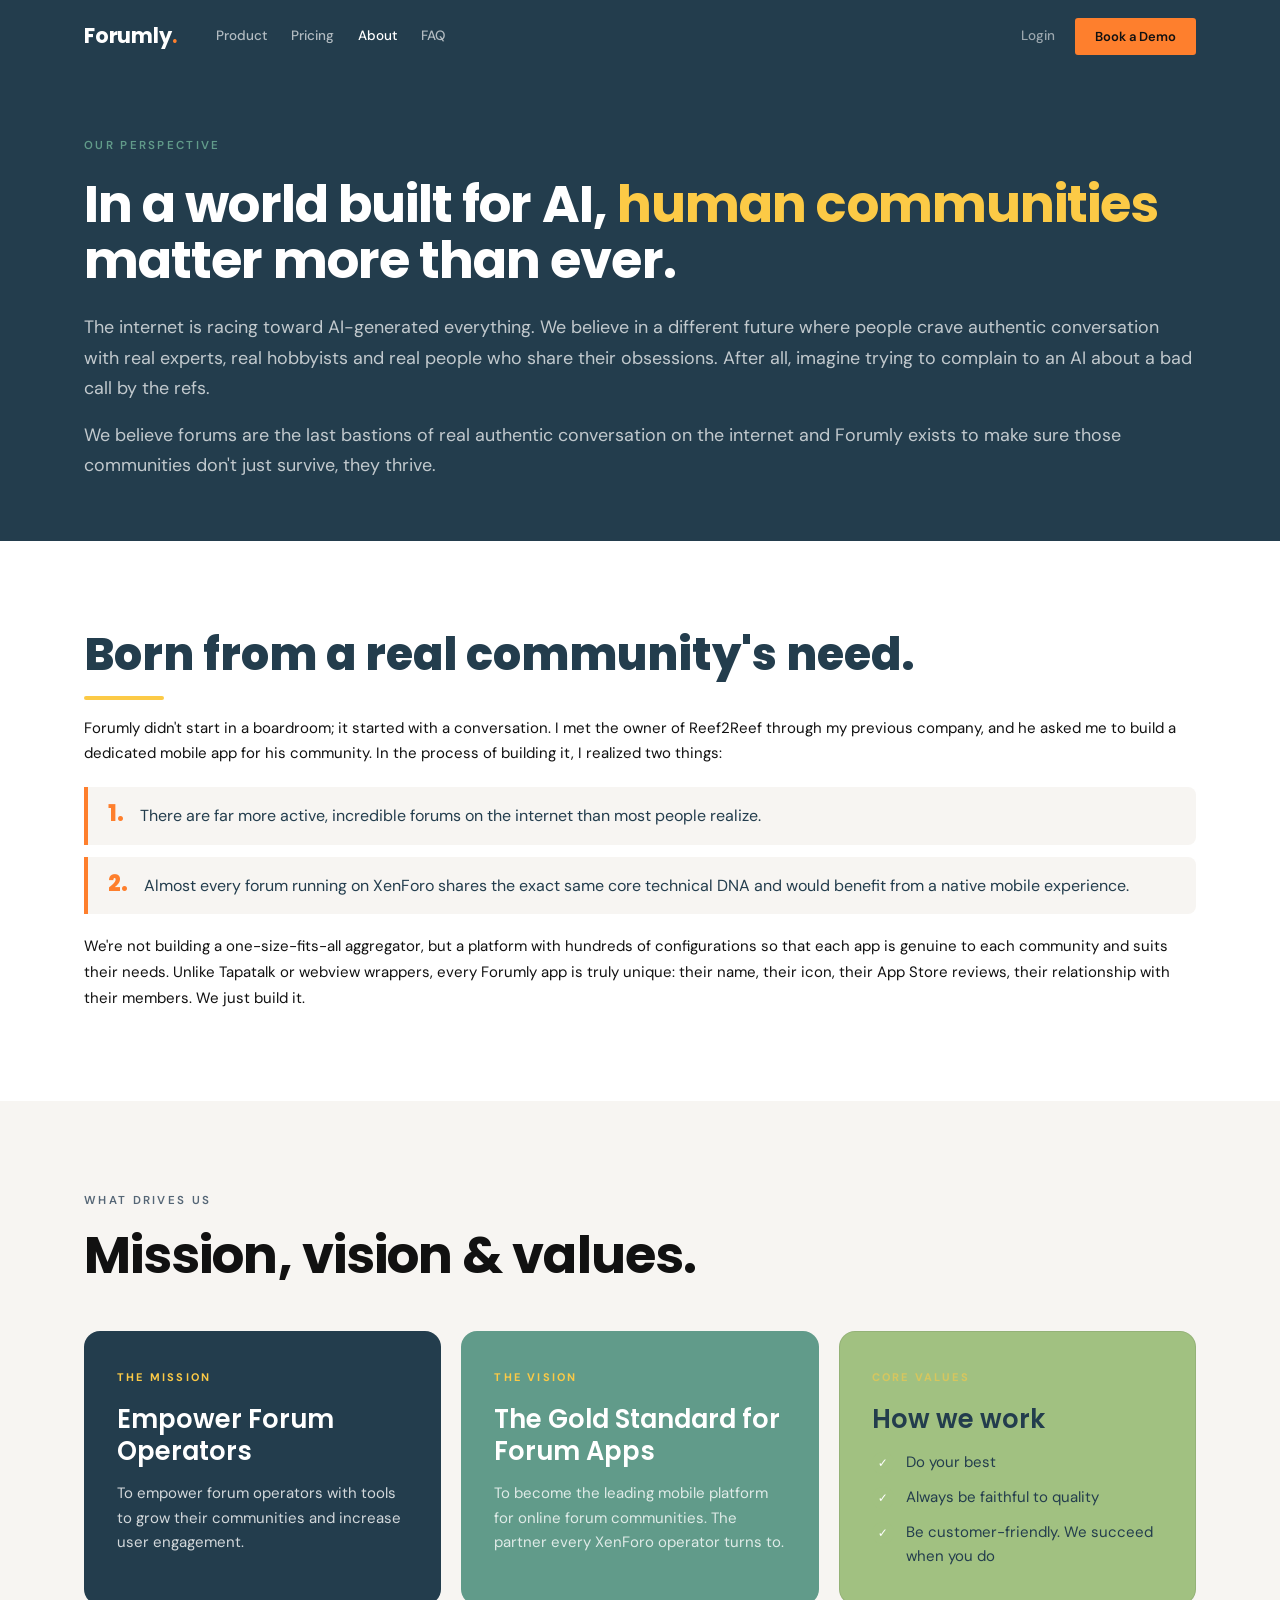
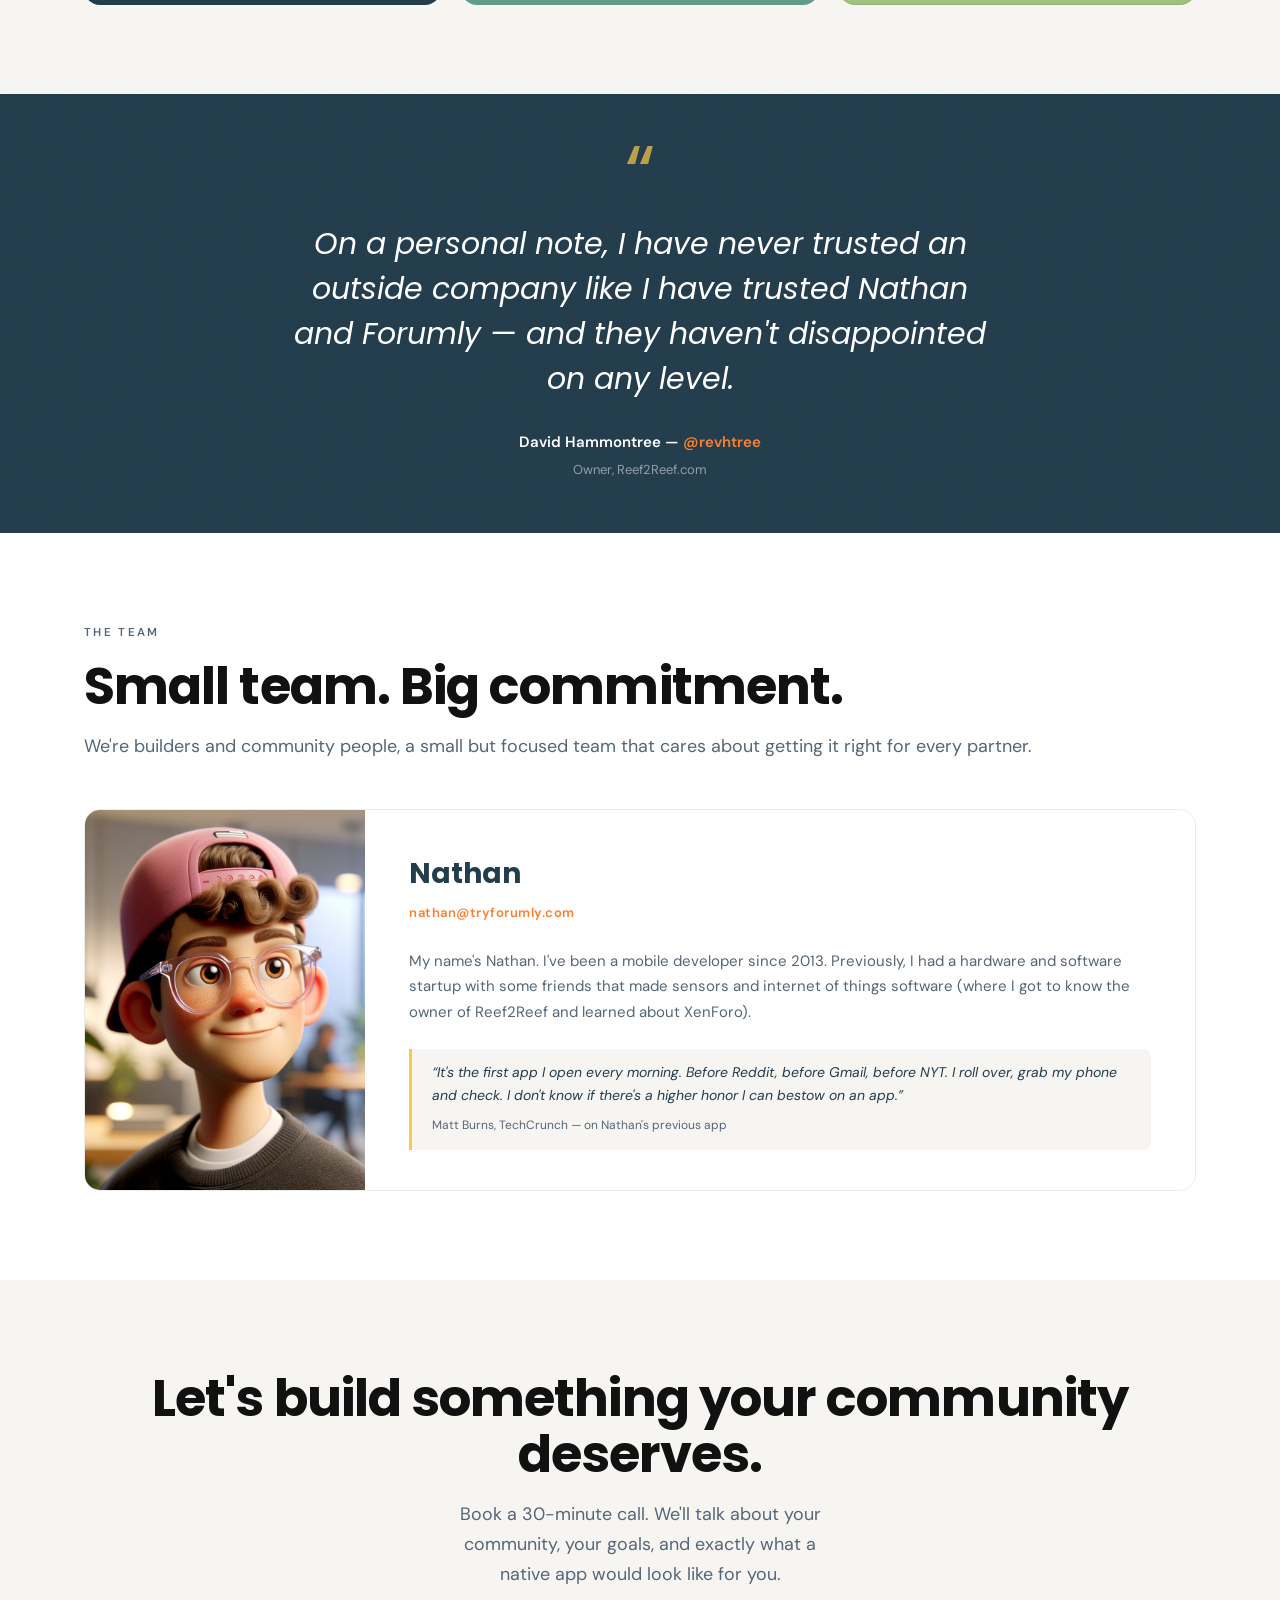
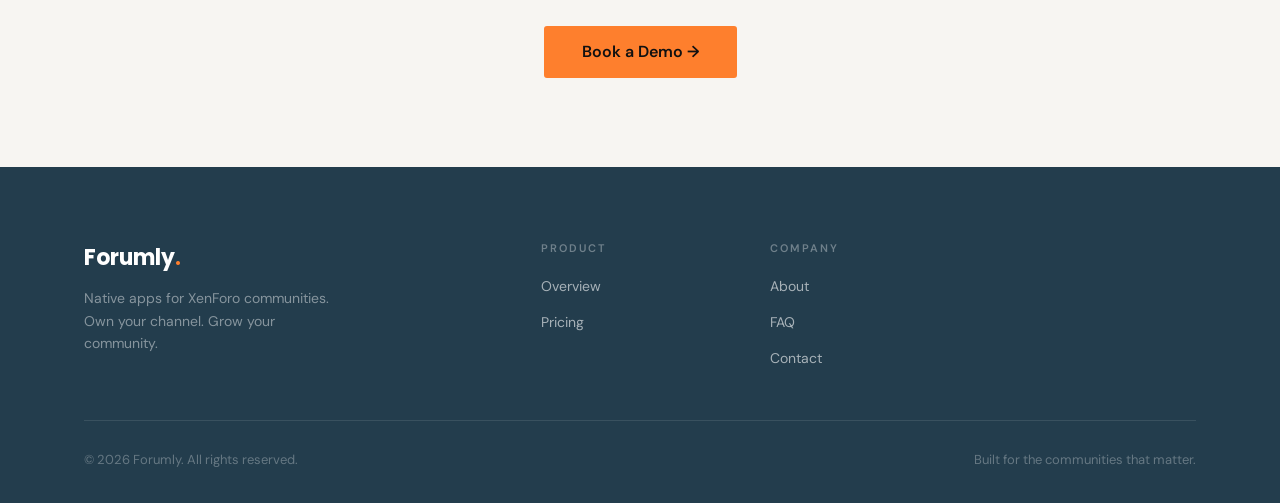
==== about.html @ 90895b88 "seo, hero image" ====
<!DOCTYPE html>
<html lang="en">
<head>
<meta charset="UTF-8">
<meta name="viewport" content="width=device-width, initial-scale=1.0">
<title>About Forumly — XenForo Mobile App Company</title>
<meta name="description" content="Forumly was born from a real community's need. Learn our story, mission, and why we believe human communities matter more than ever in an AI-driven world.">
<link rel="icon" href="data:image/svg+xml,<svg xmlns=%22http://www.w3.org/2000/svg%22 viewBox=%220 0 100 100%22><text y=%22.9em%22 font-size=%2290%22>📱</text></svg>">
<link rel="canonical" href="https://www.tryforumly.com/about.html">
<meta property="og:type" content="website">
<meta property="og:site_name" content="Forumly">
<meta property="og:url" content="https://www.tryforumly.com/about.html">
<meta property="og:title" content="About Forumly — XenForo Mobile App Company">
<meta property="og:description" content="Forumly was born from a real community's need. Learn our story, mission, and why we believe human communities matter more than ever in an AI-driven world.">
<meta property="og:image" content="https://www.tryforumly.com/uploads/og-image.png">
<meta name="twitter:card" content="summary_large_image">
<meta name="twitter:title" content="About Forumly — XenForo Mobile App Company">
<meta name="twitter:description" content="Forumly was born from a real community's need. Learn our story, mission, and why we believe human communities matter more than ever in an AI-driven world.">
<meta name="twitter:image" content="https://www.tryforumly.com/uploads/og-image.png">
<link href="https://assets.calendly.com/assets/external/widget.css" rel="stylesheet">
<link rel="stylesheet" href="css/forumly.css">
<link rel="stylesheet" href="css/about.css">
</head>
<body>

<script src="partials/nav.js"></script>

<!-- ── Hero ── -->
<section class="about-hero" data-screen-label="Hero">
  <div class="wrap">
    <div class="about-hero-inner reveal">
      <span class="eyebrow">Our perspective</span>
      <h1 class="heading-1" style="margin-top:20px;color:var(--white);">In a world built for AI, <span style="color:#fcca46;">human communities</span> matter more than ever.</h1>
      <p class="lead lead--white" style="margin-top:24px;">The internet is racing toward AI-generated everything. We believe in a different future where people crave authentic conversation with real experts, real hobbyists and real people who share their obsessions. After all, imagine trying to complain to an AI about a bad call by the refs.</p>
      <p class="lead lead--white" style="margin-top:16px;">We believe forums are the last bastions of real authentic conversation on the internet and Forumly exists to make sure those communities don't just survive, they thrive.</p>
    </div>
  </div>
</section>

<!-- ── Origin ── -->
<section data-screen-label="Origin">
  <div class="wrap">
    <div class="origin-grid">
      <div class="reveal">
        <p class="origin-label">Born from a real community's need.</p>
        <p style="font-size:14px;color:var(--muted);margin-top:0;line-height:1.6;">
</p>
      </div>
      <div class="origin-body reveal">
        <p>
          Forumly didn't start in a boardroom; it started with a conversation. I met the owner of Reef2Reef through my previous company, and he asked me to build a dedicated mobile app for his community. In the process of building it, I realized two things:
        </p>
        <div style="display:flex;flex-direction:column;gap:12px;margin:20px 0;">
          <div style="display:flex;gap:16px;align-items:flex-start;background:var(--warm);border-left:4px solid var(--orange);border-radius:0 8px 8px 0;padding:16px 20px;">
            <span style="font-family:var(--font-display);font-size:22px;font-weight:800;color:var(--orange);line-height:1;flex-shrink:0;">1.</span>
            <p style="margin:0;font-size:16px;color:var(--dark);line-height:1.6;">There are far more active, incredible forums on the internet than most people realize.</p>
          </div>
          <div style="display:flex;gap:16px;align-items:flex-start;background:var(--warm);border-left:4px solid var(--orange);border-radius:0 8px 8px 0;padding:16px 20px;">
            <span style="font-family:var(--font-display);font-size:22px;font-weight:800;color:var(--orange);line-height:1;flex-shrink:0;">2.</span>
            <p style="margin:0;font-size:16px;color:var(--dark);line-height:1.6;">Almost every forum running on XenForo shares the exact same core technical DNA and would benefit from a native mobile experience.</p>
          </div>
        </div>
        <p>
          We're not building a one-size-fits-all aggregator, but a platform with hundreds of configurations so that each app is genuine to each community and suits their needs. Unlike Tapatalk or webview wrappers, every Forumly app is truly unique: their name, their icon, their App Store reviews, their relationship with their members. We just build it.
        </p>
      </div>
    </div>
  </div>
</section>

<!-- ── Mission / Vision / Values ── -->
<section class="sec sec--warm" data-screen-label="Mission">
  <div class="wrap">
    <div class="reveal">
      <span class="eyebrow eyebrow--dark">What drives us</span>
      <h2 class="heading-1" style="margin-top:16px;">Mission, vision &amp; values.</h2>
    </div>
    <div class="values-grid reveal">
      <div class="value-card value-card--mission">
        <span class="value-tag">The Mission</span>
        <h3 class="heading-3" style="color:var(--white);margin-bottom:14px;">Empower Forum Operators</h3>
        <p class="value-body">To empower forum operators with tools to grow their communities and increase user engagement.</p>
      </div>
      <div class="value-card value-card--vision">
        <span class="value-tag">The Vision</span>
        <h3 class="heading-3" style="color:var(--white);margin-bottom:14px;">The Gold Standard for Forum Apps</h3>
        <p class="value-body">To become the leading mobile platform for online forum communities. The partner every XenForo operator turns to.</p>
      </div>
      <div class="value-card value-card--values">
        <span class="value-tag" style="color:#fcca46;">CORE VALUES</span>
        <h3 class="heading-3" style="margin-bottom:16px;">How we work</h3>
        <ul class="checklist">
          <li>Do your best</li>
          <li>Always be faithful to quality</li>
          <li>Be customer-friendly. We succeed when you do</li>
        </ul>
      </div>
    </div>
  </div>
</section>

<!-- ── Testimonial ── -->
<section class="sec sec--dark" data-screen-label="Testimonial" style="padding: clamp(32px,4vw,56px) 0;">
  <div class="wrap">
    <div class="about-quote reveal">
      <span class="quote-mark" style="font-family:var(--font-display);font-size:80px;color:var(--yellow);opacity:0.7;line-height:0.7;display:block;margin-bottom:20px;">&ldquo;</span>
      <p style="font-family:var(--font-display);font-size:clamp(18px,2.4vw,30px);font-style:italic;color:var(--white);line-height:1.5;margin-bottom:28px;">
        On a personal note, I have never trusted an outside company like I have trusted 
        Nathan and Forumly — and they haven't disappointed on any level.
      </p>
      <div>
        <span style="font-size:15px;font-weight:600;color:var(--white);">David Hammontree &mdash; <span style="color:var(--orange);">@revhtree</span></span><br>
        <span style="font-size:13px;color:rgba(255,255,255,0.5);margin-top:4px;display:block;">Owner, Reef2Reef.com</span>
      </div>
    </div>
  </div>
</section>

<!-- ── Who we are ── -->
<section class="sec" data-screen-label="Team">
  <div class="wrap">
    <div class="reveal">
      <span class="eyebrow eyebrow--dark">The team</span>
      <h2 class="heading-1" style="margin-top:16px;">Small team. Big commitment.</h2>
      <p class="lead" style="margin-top:16px;">We're builders and community people, a small but focused team that cares about getting it right for every partner.</p>
    </div>
    <div class="founder-block reveal">
      <div class="founder-photo">
        <img src="uploads/dall-e nate.png" alt="Nathan" />
      </div>
      <div class="founder-body">
        <div class="founder-name">Nathan</div>
        <div class="founder-role">nathan@tryforumly.com</div>
        <p class="founder-bio">
          My name's Nathan. I've been a mobile developer since 2013. Previously, I had a hardware and software startup with some friends that made sensors and internet of things software (where I got to know the owner of Reef2Reef and learned about XenForo).
        </p>
        <div class="founder-quote">
          <p>&ldquo;It's the first app I open every morning. Before Reddit, before Gmail, before NYT. I roll over, grab my phone and check. I don't know if there's a higher honor I can bestow on an app.&rdquo;</p>
          <cite>Matt Burns, TechCrunch &mdash; on Nathan's previous app</cite>
        </div>
      </div>
    </div>
  </div>
</section>

<!-- ── Footer CTA ── -->
<section class="sec sec--warm" data-screen-label="CTA" style="text-align:center;">
  <div class="wrap">
    <div class="reveal">
      <h2 class="heading-1" style="margin:0 auto 16px;">
        Let's build something your community deserves.
      </h2>
      <p class="lead" style="max-width:400px;margin:0 auto 36px;">
        Book a 30-minute call. We'll talk about your community, your goals, and exactly what a native app would look like for you.
      </p>
      <a href="" onclick="Calendly.initPopupWidget({url:'https://calendly.com/nathan-tryforumly/30min?primary_color=fe7f2d'});return false;" class="btn btn-primary btn-lg">Book a Demo &rarr;</a>
    </div>
  </div>
</section>

<script src="partials/footer.js"></script>

<script src="https://assets.calendly.com/assets/external/widget.js" type="text/javascript" async></script>
<script src="js/nav.js"></script>
</body>
</html>
---- css/forumly.css ----
/* ================================================
   FORUMLY — SHARED STYLESHEET
   Editorial meets product. Dark slate / vivid orange
   ================================================ */

@import url('https://fonts.googleapis.com/css2?family=Poppins:ital,wght@0,500;0,600;0,700;0,800;1,600&family=DM+Sans:opsz,wght@9..40,300;9..40,400;9..40,500;9..40,600;9..40,700&display=swap');

/* ── Tokens ── */
:root {
  --dark:   #233D4D;
  --orange: #FE7F2D;
  --yellow: #FCCA46;
  --sage:   #A1C181;
  --teal:   #619B8A;
  --white:  #FFFFFF;
  --black:  #111111;
  --warm:   #F7F5F2;
  --muted:  #556676;
  --border: rgba(0,0,0,0.08);

  --font-display: 'Poppins', system-ui, sans-serif;
  --font-body:    'DM Sans', system-ui, sans-serif;

  --w: 1240px;
  --pad: clamp(20px, 5vw, 64px);
  --sv: clamp(48px, 7vw, 96px);
  --r-sm: 3px;
  --r-md: 8px;
  --r-lg: 16px;
  --r-xl: 28px;
}

/* ── Reset ── */
*, *::before, *::after { box-sizing: border-box; margin: 0; padding: 0; }
html { scroll-behavior: smooth; }
img, video { display: block; max-width: 100%; }
a { color: inherit; text-decoration: none; }
ul, ol { list-style: none; }
button { cursor: pointer; border: none; background: none; font: inherit; }

/* ── Base ── */
body {
  font-family: var(--font-body);
  font-size: clamp(15px, 1.1vw, 17px);
  line-height: 1.72;
  color: var(--black);
  background: var(--white);
  -webkit-font-smoothing: antialiased;
  padding-top: 72px;
}

/* ── Type utilities ── */
.eyebrow {
  font-size: 11.5px;
  font-weight: 600;
  letter-spacing: 0.2em;
  text-transform: uppercase;
  color: var(--teal);
  display: block;
}
/* Keep yellow eyebrows on dark/navy backgrounds */
.sec--dark .eyebrow { color: var(--yellow); }
.eyebrow--dark { color: var(--muted); }

.display {
  font-family: var(--font-display);
  font-size: clamp(44px, 6vw, 92px);
  font-weight: 800;
  line-height: 1.04;
  letter-spacing: -0.022em;
}

.heading-1 {
  font-family: var(--font-display);
  font-size: clamp(32px, 4vw, 64px);
  font-weight: 700;
  line-height: 1.1;
  letter-spacing: -0.018em;
}

.heading-2 {
  font-family: var(--font-display);
  font-size: clamp(26px, 3vw, 44px);
  font-weight: 700;
  line-height: 1.15;
  letter-spacing: -0.01em;
}

.heading-3 {
  font-family: var(--font-display);
  font-size: clamp(20px, 2vw, 28px);
  font-weight: 600;
  line-height: 1.25;
}

.lead {
  font-size: clamp(16px, 1.4vw, 20px);
  line-height: 1.7;
  color: var(--muted);
}

.lead--white { color: rgba(255,255,255,0.72); }

/* ── Layout ── */
.wrap {
  max-width: var(--w);
  margin: 0 auto;
  padding: 0 var(--pad);
}

section { position: relative; }

.sec { padding: var(--sv) 0; }
.sec--sm { padding: clamp(48px, 6vw, 80px) 0; }

.sec--dark {
  background: var(--dark);
  color: var(--white);
}
.sec--warm { background: var(--warm); }
.sec--teal { background: var(--teal); color: var(--white); }

/* subtle noise on dark sections */
.sec--dark::before {
  content: '';
  position: absolute;
  inset: 0;
  background-image: url("data:image/svg+xml,%3Csvg viewBox='0 0 200 200' xmlns='http://www.w3.org/2000/svg'%3E%3Cfilter id='n'%3E%3CfeTurbulence type='fractalNoise' baseFrequency='0.75' numOctaves='4' stitchTiles='stitch'/%3E%3C/filter%3E%3Crect width='100%25' height='100%25' filter='url(%23n)' opacity='1'/%3E%3C/svg%3E");
  opacity: 0.025;
  pointer-events: none;
  mix-blend-mode: overlay;
}

/* ── Buttons ── */
.btn {
  display: inline-flex;
  align-items: center;
  gap: 8px;
  padding: 13px 26px;
  border-radius: var(--r-sm);
  font-family: var(--font-body);
  font-size: 15px;
  font-weight: 600;
  line-height: 1;
  transition: all 0.18s ease;
  white-space: nowrap;
  cursor: pointer;
}

.btn-primary {
  background: var(--orange);
  color: var(--black);
  border: 2px solid var(--orange);
}
.btn-primary:hover { background: #e96e22; border-color: #e96e22; transform: translateY(-1px); }

.btn-outline {
  background: transparent;
  color: var(--white);
  border: 2px solid rgba(255,255,255,0.38);
}
.btn-outline:hover { border-color: var(--white); background: rgba(255,255,255,0.06); }

.btn-outline--dark {
  background: transparent;
  color: var(--dark);
  border: 2px solid rgba(35,61,77,0.3);
}
.btn-outline--dark:hover { border-color: var(--dark); background: rgba(35,61,77,0.04); }

.btn-lg { padding: 16px 36px; font-size: 16px; }
.btn-sm { padding: 10px 18px; font-size: 13px; }
.btn-full { width: 100%; justify-content: center; }

/* ── Navigation ── */
.site-nav {
  position: fixed;
  top: 0; left: 0; right: 0;
  z-index: 200;
  height: 72px;
  background: var(--dark);
  display: flex;
  align-items: center;
  transition: box-shadow 0.3s;
}
.site-nav.scrolled { box-shadow: 0 2px 32px rgba(0,0,0,0.28); }

.nav-inner {
  display: flex;
  align-items: center;
  gap: 0;
  width: 100%;
  max-width: var(--w);
  margin: 0 auto;
  padding: 0 var(--pad);
}

.nav-logo {
  font-family: var(--font-display);
  font-size: 21px;
  font-weight: 700;
  color: var(--white);
  letter-spacing: -0.01em;
  margin-right: 40px;
  white-space: nowrap;
  flex-shrink: 0;
}
.nav-logo em { color: var(--orange); font-style: normal; }

.nav-links {
  display: flex;
  align-items: center;
  gap: 24px;
  flex: 1;
}
.nav-links a {
  font-size: 13.5px;
  font-weight: 500;
  color: rgba(255,255,255,0.65);
  transition: color 0.18s;
  white-space: nowrap;
}
.nav-links a:hover, .nav-links a.active { color: var(--white); }

.nav-right {
  display: flex;
  align-items: center;
  gap: 20px;
  margin-left: auto;
  flex-shrink: 0;
}
.nav-login {
  font-size: 13.5px;
  font-weight: 500;
  color: rgba(255,255,255,0.55);
  transition: color 0.18s;
}
.nav-login:hover { color: var(--white); }

.hamburger {
  display: none;
  flex-direction: column;
  justify-content: center;
  gap: 5px;
  width: 40px;
  height: 40px;
  margin-left: auto;
  flex-shrink: 0;
}
.hamburger span {
  display: block;
  width: 22px;
  height: 2px;
  background: var(--white);
  border-radius: 2px;
  transition: all 0.25s;
}
.hamburger.open span:nth-child(1) { transform: translateY(7px) rotate(45deg); }
.hamburger.open span:nth-child(2) { opacity: 0; transform: scaleX(0); }
.hamburger.open span:nth-child(3) { transform: translateY(-7px) rotate(-45deg); }

/* ── Phone Frame ── */
.phone {
  width: 240px;
  aspect-ratio: 9 / 19.5;
  border-radius: 40px;
  background: #0f0f0f;
  box-shadow:
    0 0 0 1.5px rgba(255,255,255,0.08),
    0 0 0 3px rgba(0,0,0,0.6),
    0 8px 24px rgba(0,0,0,0.12);
  overflow: hidden;
  flex-shrink: 0;
}
.phone img {
  width: 100%;
  height: 100%;
  object-fit: cover;
  object-position: top;
}
.phone--lg { width: 300px; }
.phone--sm { width: 190px; }

/* ── Stats ── */
.stat-num {
  font-family: var(--font-display);
  font-size: clamp(42px, 5.5vw, 76px);
  font-weight: 800;
  color: var(--yellow);
  line-height: 1;
  display: block;
}
.stat-label {
  font-size: 13px;
  font-weight: 500;
  color: rgba(255,255,255,0.6);
  text-transform: uppercase;
  letter-spacing: 0.1em;
  display: block;
  margin-top: 6px;
}

/* ── Benefit / Feature Cards ── */
.benefit-num {
  font-family: var(--font-display);
  font-size: 56px;
  font-weight: 800;
  color: var(--yellow);
  line-height: 1;
  margin-bottom: 16px;
  opacity: 0.85;
}

/* ── Divider ── */
.rule {
  height: 1px;
  background: var(--border);
}
.rule--white { background: rgba(255,255,255,0.1); }

/* ── Checklist ── */
.checklist { display: flex; flex-direction: column; gap: 12px; }
.checklist li {
  display: flex;
  align-items: flex-start;
  gap: 12px;
  font-size: 15px;
  line-height: 1.55;
}
.checklist li::before {
  content: '✓';
  flex-shrink: 0;
  width: 22px;
  height: 22px;
  border-radius: 50%;
  background: var(--sage);
  color: var(--white);
  font-size: 12px;
  font-weight: 700;
  display: flex;
  align-items: center;
  justify-content: center;
  margin-top: 1px;
}

/* ── Partner logos strip ── */
.partner-strip {
  padding: 28px 0;
  border-top: 1px solid var(--border);
}
.partner-inner {
  display: flex;
  align-items: center;
  gap: 40px;
  flex-wrap: wrap;
}
.partner-lede {
  font-size: 11px;
  font-weight: 600;
  letter-spacing: 0.18em;
  text-transform: uppercase;
  color: var(--muted);
  opacity: 0.6;
  white-space: nowrap;
}
.partner-name {
  font-family: var(--font-display);
  font-size: 17px;
  font-weight: 700;
  color: var(--muted);
  opacity: 0.45;
  white-space: nowrap;
  transition: color 0.2s, opacity 0.2s;
  text-decoration: none;
}
.partner-name:hover { color: var(--brand-color, var(--orange)); opacity: 1; }

/* ── Footer ── */
.site-footer {
  background: var(--dark);
  color: var(--white);
  padding: 72px 0 32px;
}

.footer-top {
  display: grid;
  grid-template-columns: 1.2fr 2fr;
  gap: 64px;
  padding-bottom: 48px;
  border-bottom: 1px solid rgba(255,255,255,0.1);
  margin-bottom: 28px;
}

.footer-brand {}
.footer-logo {
  font-family: var(--font-display);
  font-size: 22px;
  font-weight: 700;
  color: var(--white);
  margin-bottom: 10px;
}
.footer-logo em { color: var(--orange); font-style: normal; }
.footer-tag {
  font-size: 14px;
  color: rgba(255,255,255,0.45);
  line-height: 1.6;
  max-width: 260px;
}

.footer-nav {
  display: grid;
  grid-template-columns: repeat(3, 1fr);
  gap: 32px;
}
.footer-col h5 {
  font-size: 11px;
  font-weight: 600;
  letter-spacing: 0.18em;
  text-transform: uppercase;
  color: rgba(255,255,255,0.35);
  margin-bottom: 16px;
}
.footer-col ul { display: flex; flex-direction: column; gap: 10px; }
.footer-col a {
  font-size: 14px;
  color: rgba(255,255,255,0.6);
  transition: color 0.18s;
}
.footer-col a:hover { color: var(--white); }

.footer-bottom {
  display: flex;
  justify-content: space-between;
  align-items: center;
  font-size: 13px;
  color: rgba(255,255,255,0.3);
}

/* ── Scroll animation ── */
.reveal {
  opacity: 0;
  transform: translateY(28px);
  transition: opacity 0.65s ease, transform 0.65s ease;
}
.reveal.in { opacity: 1; transform: none; }

/* ── Responsive ── */
@media (max-width: 900px) {
  .nav-links { display: none; }
  .nav-right { display: none; }
  .hamburger { display: flex; }

  .nav-links.open {
    display: flex;
    flex-direction: column;
    position: fixed;
    top: 72px; left: 0; right: 0;
    background: var(--dark);
    padding: 28px var(--pad) 36px;
    gap: 22px;
    border-top: 1px solid rgba(255,255,255,0.08);
    box-shadow: 0 16px 40px rgba(0,0,0,0.3);
  }
  .nav-links.open a { font-size: 17px; color: rgba(255,255,255,0.85); }
  .nav-links.open a:hover { color: var(--white); }

  .footer-top { grid-template-columns: 1fr; gap: 40px; }
  .footer-nav { grid-template-columns: repeat(2, 1fr); }
  .footer-bottom { flex-direction: column; gap: 6px; text-align: center; }

  .phone { width: 190px; }
  .phone--lg { width: 230px; }
  .phone--sm { width: 150px; }
}

@media (max-width: 480px) {
  .phone { width: 160px; }
  .phone--lg { width: 190px; }

  .footer-nav { grid-template-columns: 1fr 1fr; }

  .btn { padding: 14px 20px; }
  .btn-lg { padding: 15px 24px; font-size: 15px; }
}
---- css/about.css ----
/* ── Hero ── */
.about-hero {
  background: var(--dark);
  padding: clamp(32px, 5vw, 64px) 0 clamp(40px, 5vw, 60px);
  position: relative;
  overflow: hidden;
}
.about-hero::after { display: none; }
.about-hero-inner { max-width: 100%; }
.about-hero-inner .heading-1 { max-width: 100%; width: 100%; }

/* ── Origin ── */
.origin-grid {
  display: grid;
  grid-template-columns: 1fr;
  gap: 16px;
  align-items: start;
  padding: var(--sv) 0;
}
.origin-label {
  font-family: var(--font-display);
  font-size: clamp(28px, 3.5vw, 48px);
  font-weight: 800;
  line-height: 1.1;
  color: var(--dark);
  position: relative;
  padding-bottom: 20px;
}
.origin-label::after {
  content: '';
  position: absolute;
  bottom: 0; left: 0;
  width: 80px; height: 4px;
  background: var(--yellow);
  border-radius: 2px;
}
.origin-body { max-width: 100%; }
.origin-body p:last-child { margin-bottom: 0; }

/* ── Values ── */
.values-grid {
  display: grid;
  grid-template-columns: repeat(3, 1fr);
  gap: 20px;
  margin-top: 48px;
}
.value-card {
  border-radius: var(--r-lg);
  padding: 36px 32px;
  border: 1px solid var(--border);
}
.value-card--mission { background: var(--dark); color: var(--white); border-color: transparent; }
.value-card--vision { background: var(--teal); color: var(--white); border-color: transparent; }
.value-card--values { background: #a1c181; color: var(--dark); }
.value-tag {
  font-size: 11px;
  font-weight: 700;
  letter-spacing: 0.2em;
  text-transform: uppercase;
  margin-bottom: 16px;
  display: block;
  opacity: 0.6;
}
.value-card--mission .value-tag,
.value-card--vision .value-tag { color: var(--yellow); opacity: 1; }
.value-body { font-size: 15px; line-height: 1.65; }
.value-card--mission .value-body,
.value-card--vision .value-body { color: rgba(255,255,255,0.8); }

/* ── Testimonial callout ── */
.about-quote {
  padding: 0;
  text-align: center;
  max-width: 700px;
  margin: 0 auto;
}

/* ── Founder block — Split Editorial ── */
.founder-block {
  margin-top: 48px;
  border: 1px solid var(--border);
  border-radius: var(--r-lg);
  overflow: hidden;
  display: grid;
  grid-template-columns: 280px 1fr;
  gap: 0;
}
.founder-photo {
  background: var(--sage);
  min-height: 360px;
  overflow: hidden;
}
.founder-photo img {
  width: 100%; height: 100%; object-fit: cover; display: block;
}
.founder-body {
  padding: 40px 44px;
  display: flex;
  flex-direction: column;
  justify-content: center;
}
.founder-name {
  font-family: var(--font-display);
  font-size: 28px; font-weight: 700; color: var(--dark);
  margin-bottom: 4px;
}
.founder-role {
  font-size: 13px; font-weight: 600; color: var(--orange);
  letter-spacing: 0.04em; margin-bottom: 24px;
}
.founder-bio {
  font-size: 15px; color: var(--muted); line-height: 1.7; margin-bottom: 24px;
}
.founder-quote {
  border-left: 3px solid var(--yellow);
  padding: 12px 20px;
  background: var(--warm);
  border-radius: 0 8px 8px 0;
}
.founder-quote p {
  font-size: 14px; font-style: italic; color: var(--dark); line-height: 1.6; margin-bottom: 6px;
}
.founder-quote cite {
  font-size: 12px; color: var(--muted); font-style: normal;
}

@media (max-width: 800px) {
  .origin-grid { grid-template-columns: 1fr; gap: 40px; }
  .values-grid { grid-template-columns: 1fr; }
  .founder-block { grid-template-columns: 1fr; }
}
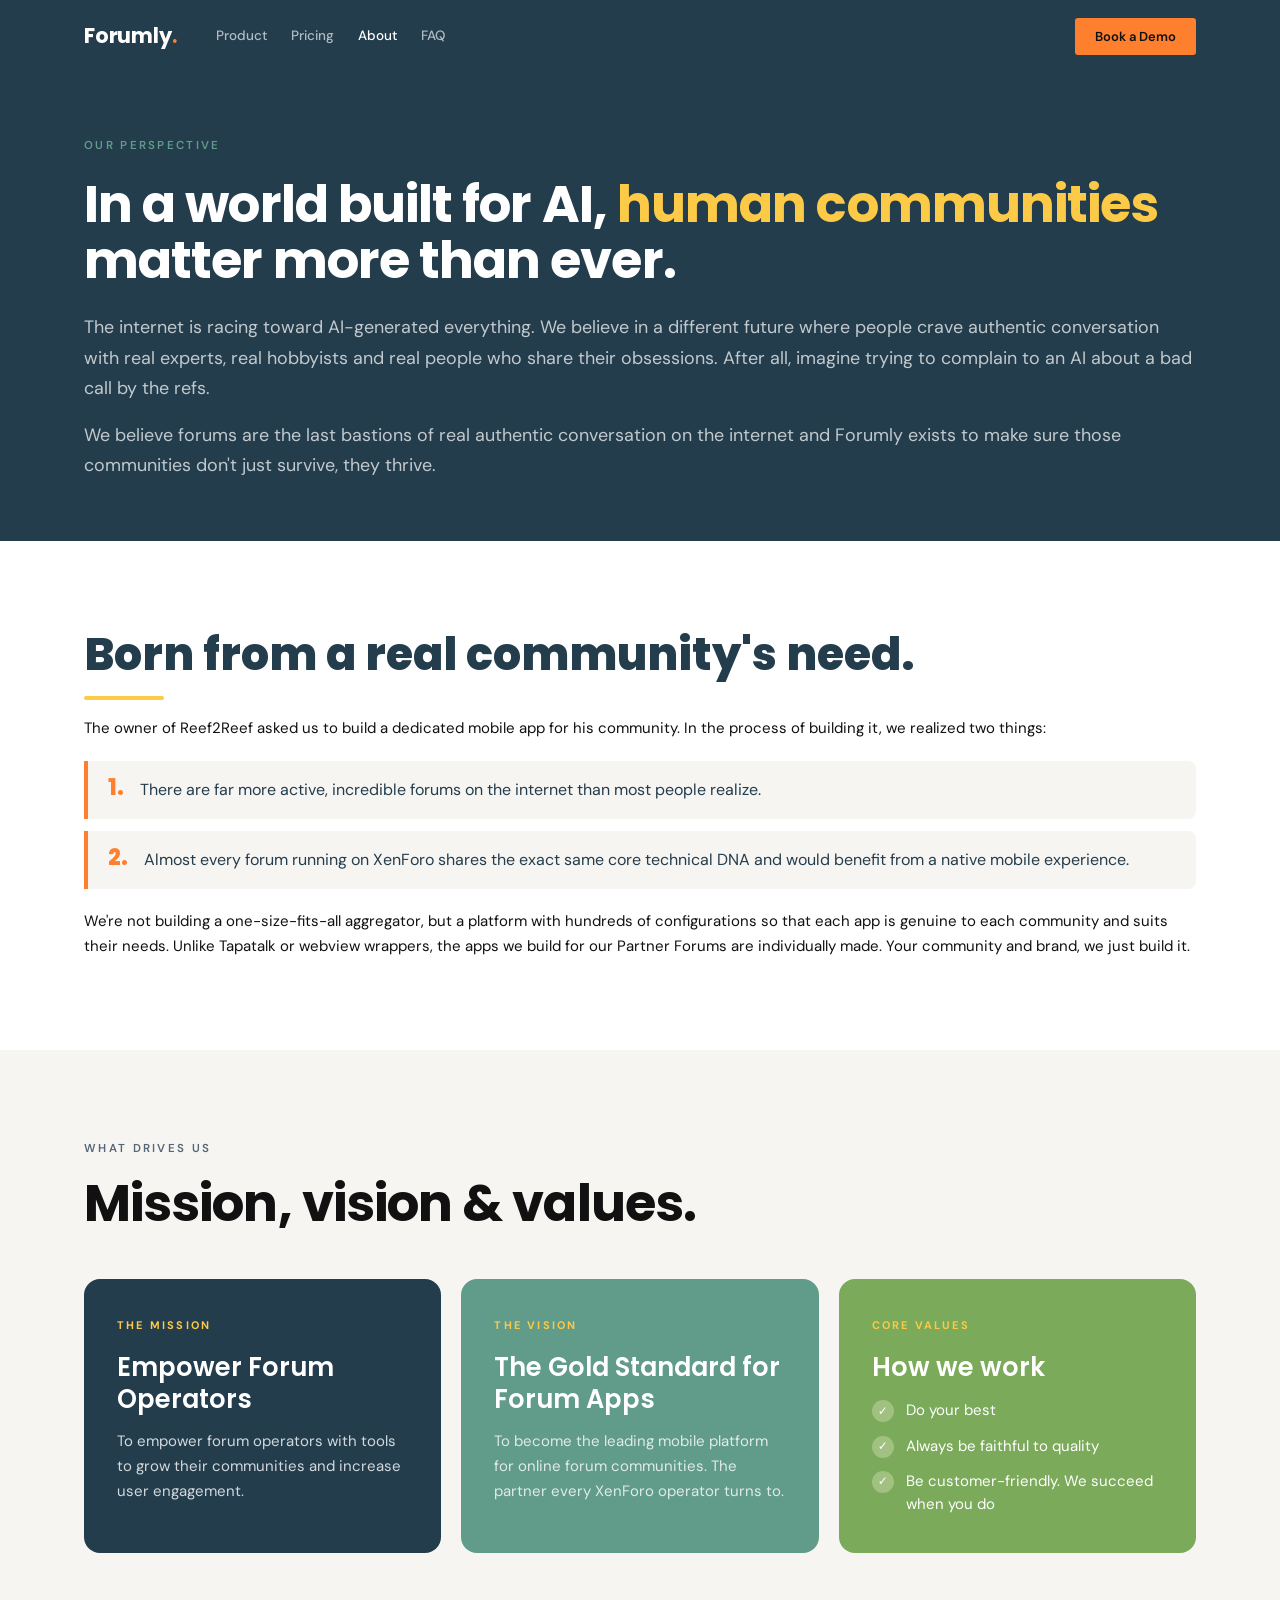
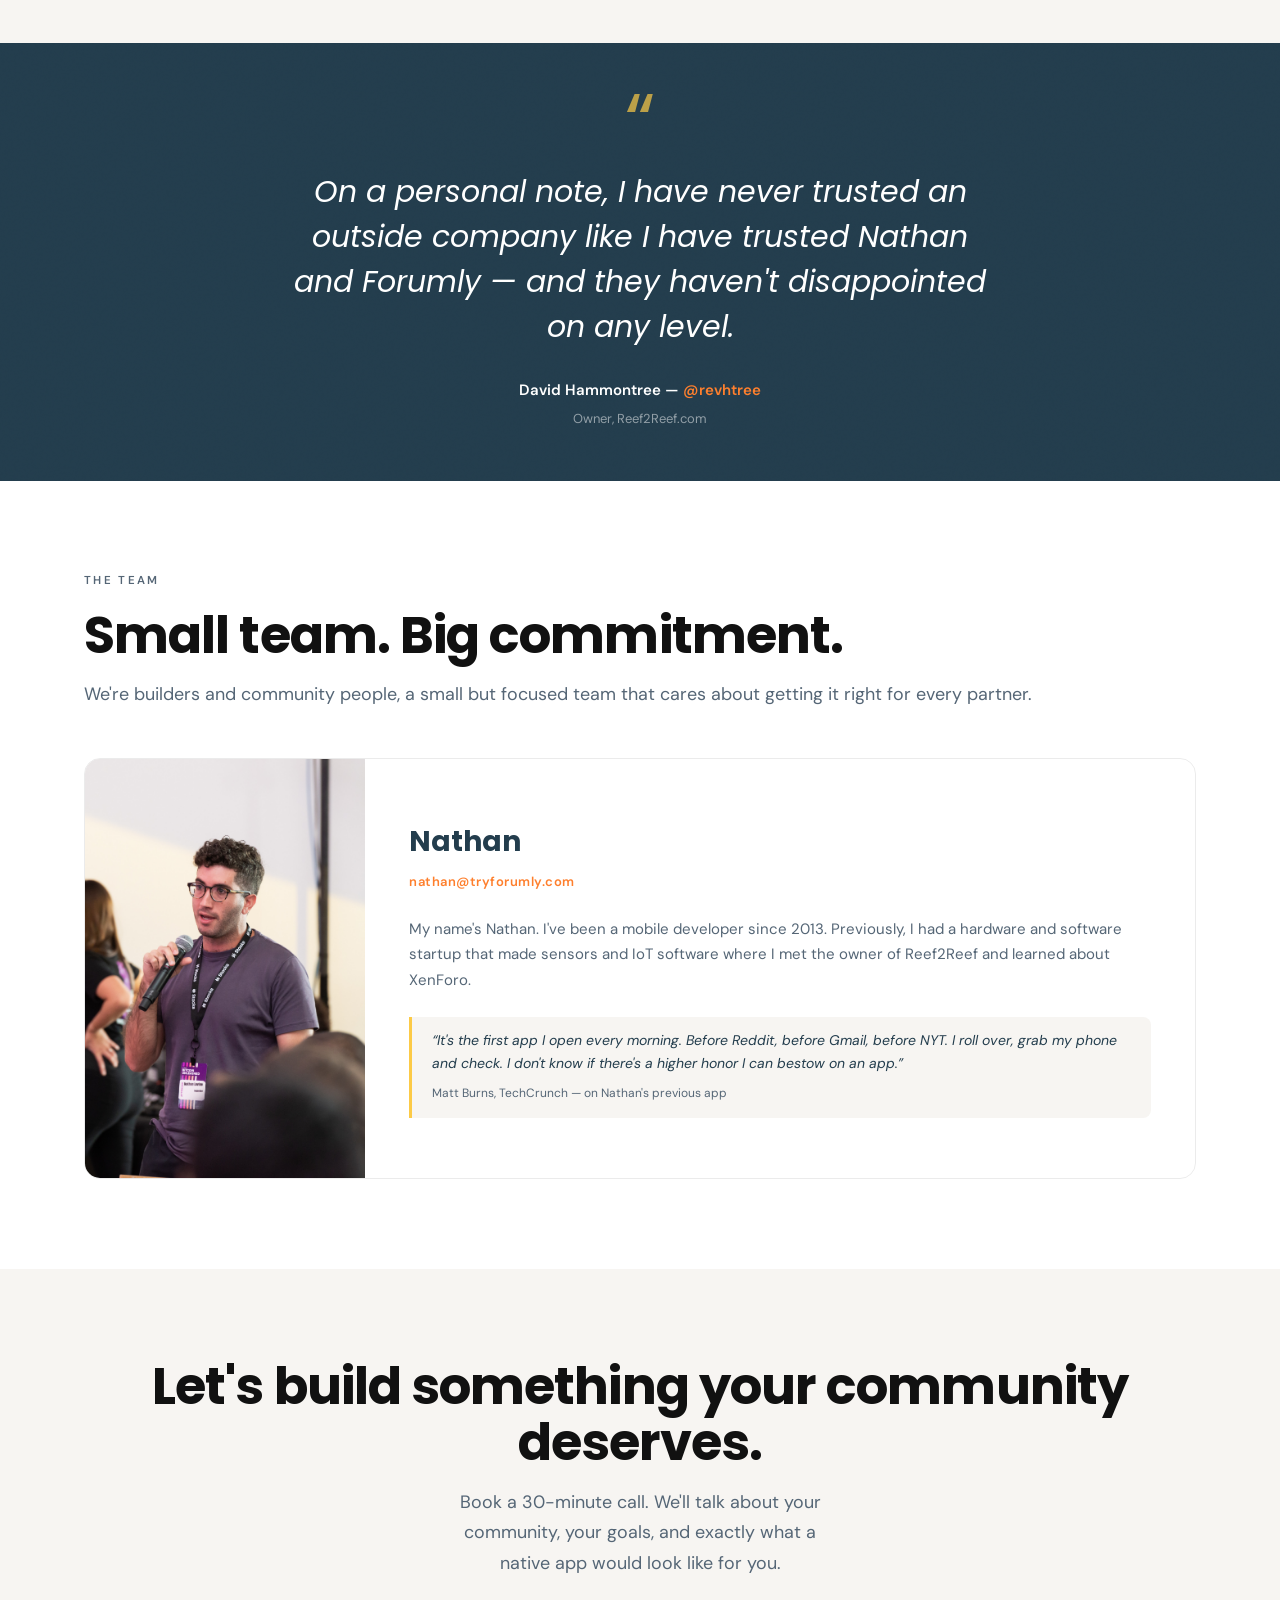
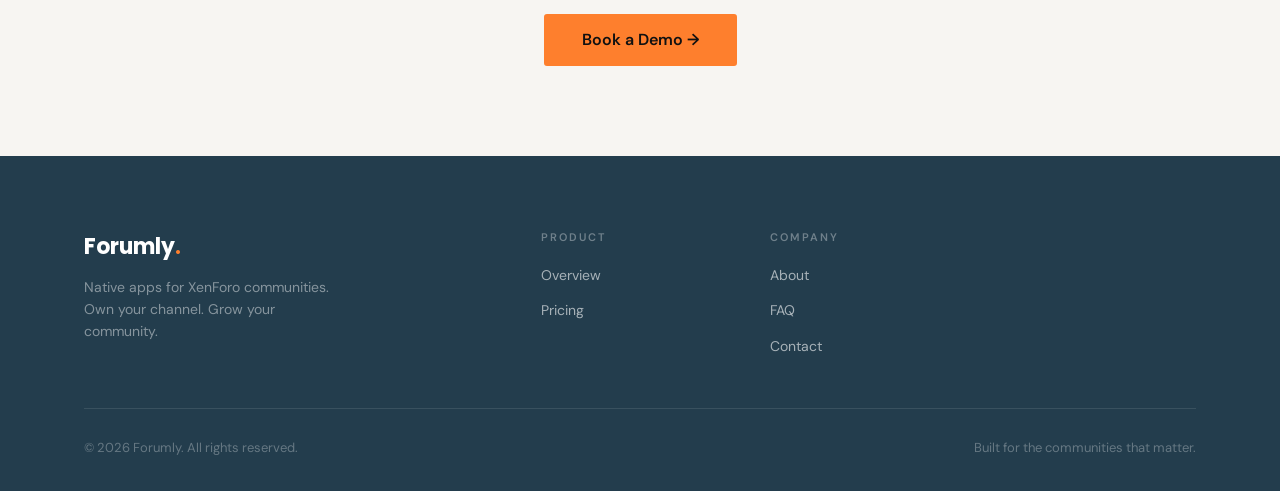
==== commit 64637a4a: "some cleaning up of spaces and copy" ====
--- a/about.html
+++ b/about.html
@@ -48,7 +48,7 @@
       </div>
       <div class="origin-body reveal">
         <p>
-          Forumly didn't start in a boardroom; it started with a conversation. I met the owner of Reef2Reef through my previous company, and he asked me to build a dedicated mobile app for his community. In the process of building it, I realized two things:
+          The owner of Reef2Reef asked us to build a dedicated mobile app for his community. In the process of building it, we realized two things:
         </p>
         <div style="display:flex;flex-direction:column;gap:12px;margin:20px 0;">
           <div style="display:flex;gap:16px;align-items:flex-start;background:var(--warm);border-left:4px solid var(--orange);border-radius:0 8px 8px 0;padding:16px 20px;">
@@ -61,7 +61,7 @@
           </div>
         </div>
         <p>
-          We're not building a one-size-fits-all aggregator, but a platform with hundreds of configurations so that each app is genuine to each community and suits their needs. Unlike Tapatalk or webview wrappers, every Forumly app is truly unique: their name, their icon, their App Store reviews, their relationship with their members. We just build it.
+          We're not building a one-size-fits-all aggregator, but a platform with hundreds of configurations so that each app is genuine to each community and suits their needs. Unlike Tapatalk or webview wrappers, the apps we build for our Partner Forums are individually made. Your community and brand, we just build it.
         </p>
       </div>
     </div>
@@ -87,8 +87,8 @@
         <p class="value-body">To become the leading mobile platform for online forum communities. The partner every XenForo operator turns to.</p>
       </div>
       <div class="value-card value-card--values">
-        <span class="value-tag" style="color:#fcca46;">CORE VALUES</span>
-        <h3 class="heading-3" style="margin-bottom:16px;">How we work</h3>
+        <span class="value-tag">CORE VALUES</span>
+        <h3 class="heading-3" style="color:var(--white);margin-bottom:16px;">How we work</h3>
         <ul class="checklist">
           <li>Do your best</li>
           <li>Always be faithful to quality</li>
@@ -126,13 +126,13 @@
     </div>
     <div class="founder-block reveal">
       <div class="founder-photo">
-        <img src="uploads/dall-e nate.png" alt="Nathan" />
+        <img src="uploads/nathan.jpg" alt="Nathan" />
       </div>
       <div class="founder-body">
         <div class="founder-name">Nathan</div>
         <div class="founder-role">nathan@tryforumly.com</div>
         <p class="founder-bio">
-          My name's Nathan. I've been a mobile developer since 2013. Previously, I had a hardware and software startup with some friends that made sensors and internet of things software (where I got to know the owner of Reef2Reef and learned about XenForo).
+          My name's Nathan. I've been a mobile developer since 2013. Previously, I had a hardware and software startup that made sensors and IoT software where I met the owner of Reef2Reef and learned about XenForo.
         </p>
         <div class="founder-quote">
           <p>&ldquo;It's the first app I open every morning. Before Reddit, before Gmail, before NYT. I roll over, grab my phone and check. I don't know if there's a higher honor I can bestow on an app.&rdquo;</p>
--- a/css/forumly.css
+++ b/css/forumly.css
@@ -299,6 +299,17 @@
   display: block;
   margin-top: 6px;
 }
+.stats-bar { padding: 72px 0; }
+.stats-inner {
+  display: grid;
+  grid-template-columns: repeat(4, 1fr);
+}
+.stat-cell {
+  padding: 0 32px;
+  border-right: 1px solid rgba(255,255,255,0.1);
+  text-align: center;
+}
+.stat-cell:last-child { border-right: none; }
 
 /* ── Benefit / Feature Cards ── */
 .benefit-num {
@@ -445,6 +456,14 @@
 .reveal.in { opacity: 1; transform: none; }
 
 /* ── Responsive ── */
+@media (max-width: 860px) {
+  .stats-bar { padding: 36px 0 10px; }
+  .stats-inner { grid-template-columns: repeat(4, 1fr); }
+  .stat-cell { padding: 16px 8px; border-right: 1px solid rgba(255,255,255,0.1); border-bottom: none; }
+  .stat-cell:last-child { border-right: none; }
+  .stat-num { font-size: clamp(22px, 5.5vw, 42px); }
+  .stat-label { font-size: 10px; }
+}
 @media (max-width: 900px) {
   .nav-links { display: none; }
   .nav-right { display: none; }
--- a/css/about.css
+++ b/css/about.css
@@ -51,7 +51,7 @@
 }
 .value-card--mission { background: var(--dark); color: var(--white); border-color: transparent; }
 .value-card--vision { background: var(--teal); color: var(--white); border-color: transparent; }
-.value-card--values { background: #a1c181; color: var(--dark); }
+.value-card--values { background: #7aaa5a; color: var(--white); border-color: transparent; }
 .value-tag {
   font-size: 11px;
   font-weight: 700;
@@ -62,10 +62,12 @@
   opacity: 0.6;
 }
 .value-card--mission .value-tag,
-.value-card--vision .value-tag { color: var(--yellow); opacity: 1; }
+.value-card--vision .value-tag,
+.value-card--values .value-tag { color: var(--yellow); opacity: 1; }
 .value-body { font-size: 15px; line-height: 1.65; }
 .value-card--mission .value-body,
-.value-card--vision .value-body { color: rgba(255,255,255,0.8); }
+.value-card--vision .value-body,
+.value-card--values .value-body { color: rgba(255,255,255,0.8); }
 
 /* ── Testimonial callout ── */
 .about-quote {
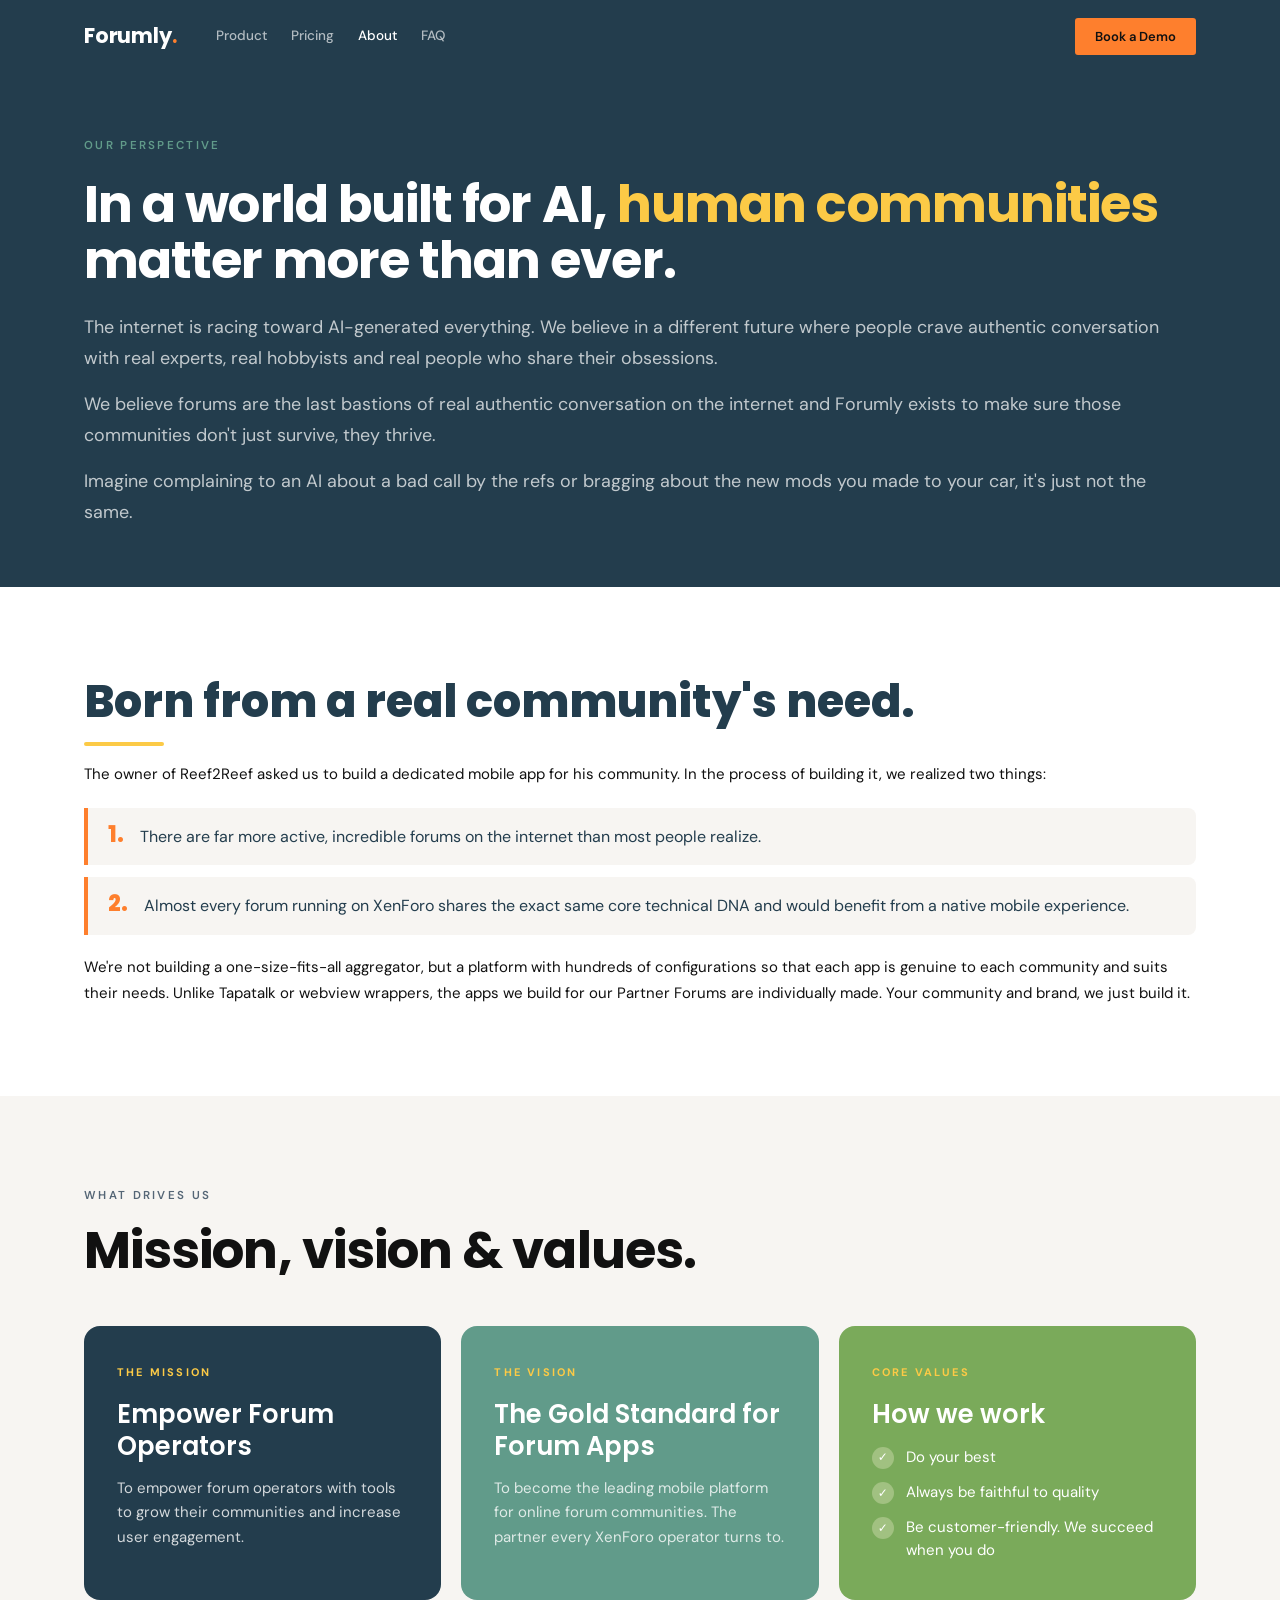
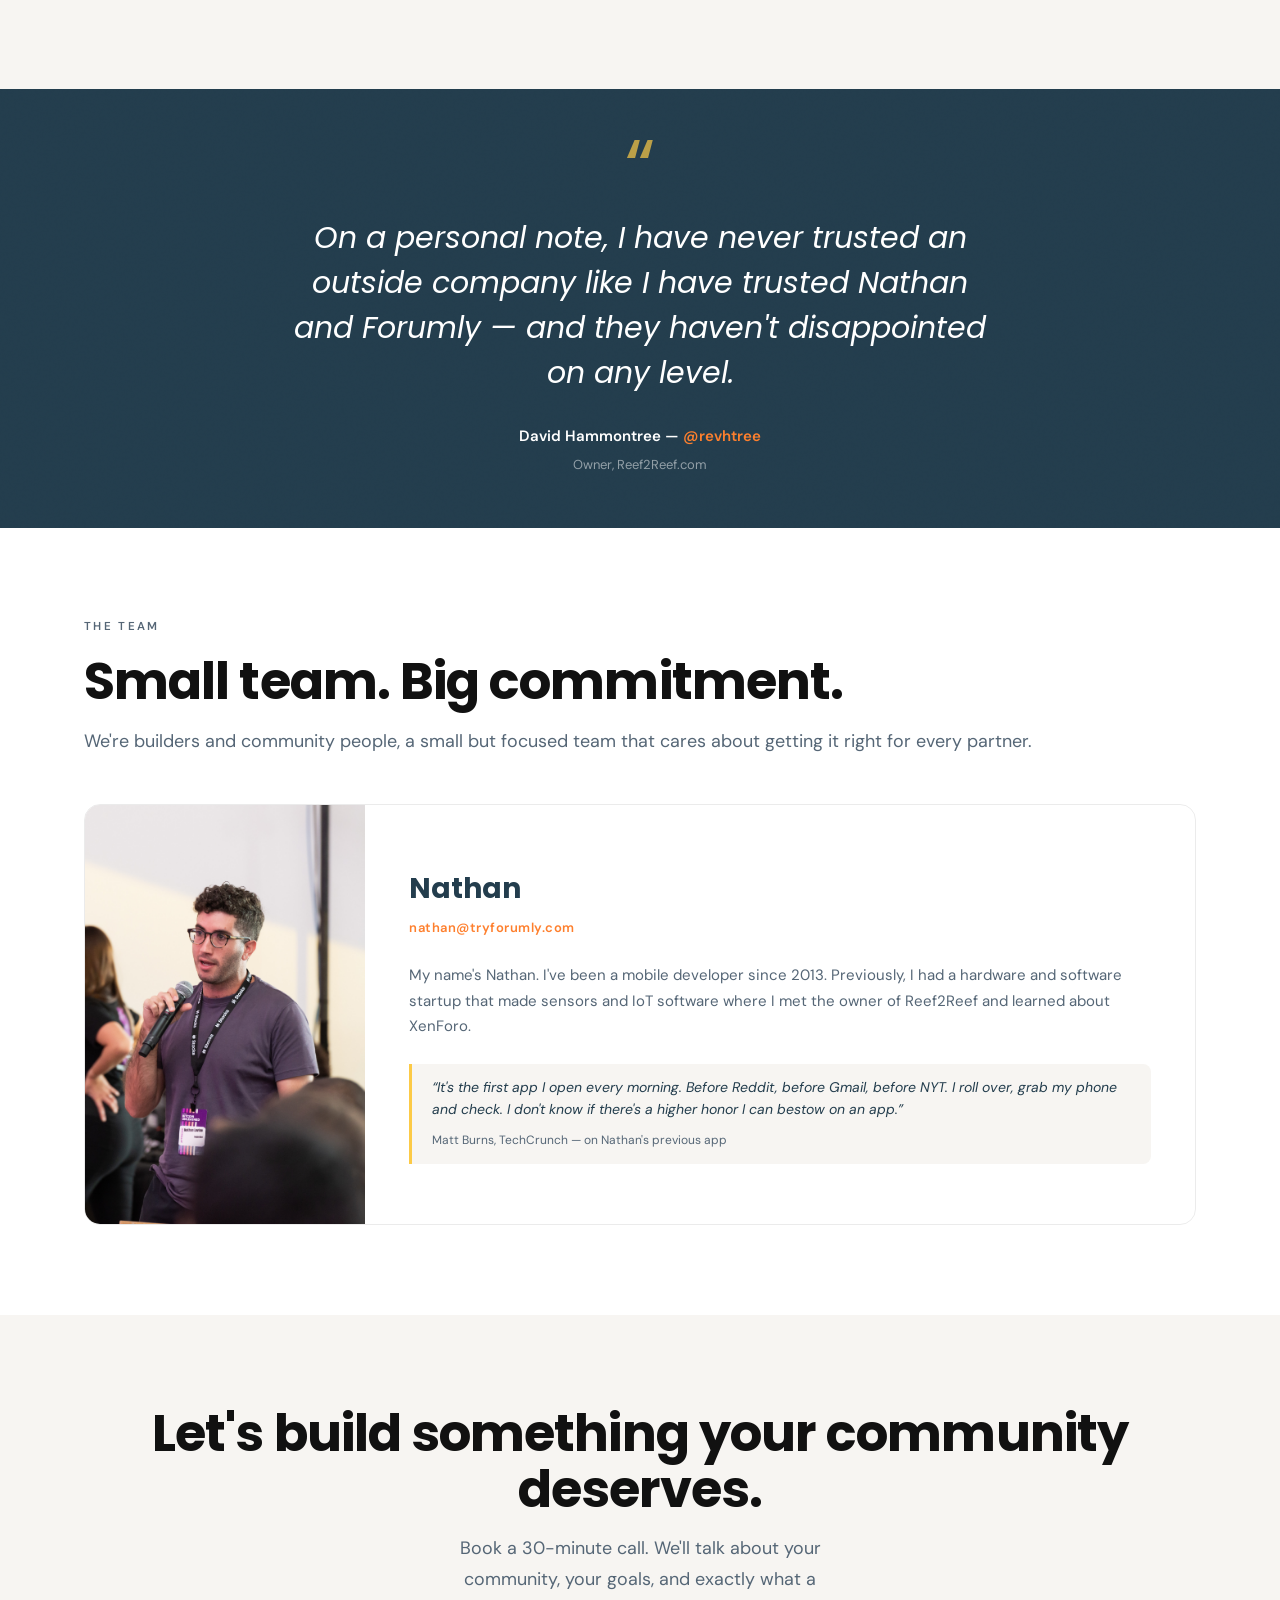
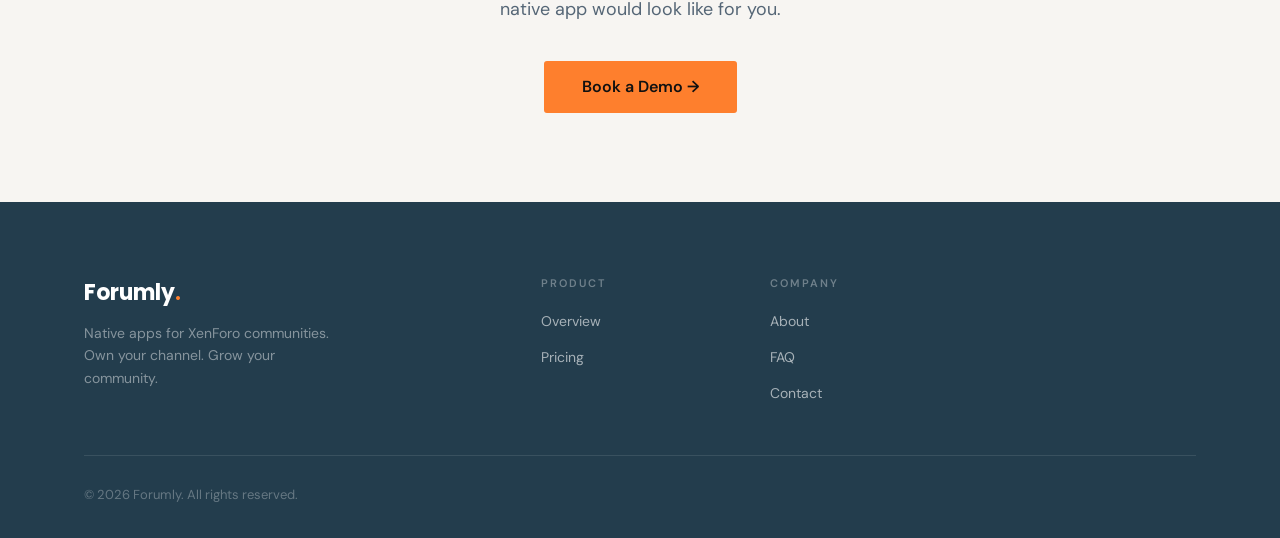
==== commit b450d674: "copy cleanup" ====
--- a/about.html
+++ b/about.html
@@ -31,8 +31,9 @@
     <div class="about-hero-inner reveal">
       <span class="eyebrow">Our perspective</span>
       <h1 class="heading-1" style="margin-top:20px;color:var(--white);">In a world built for AI, <span style="color:#fcca46;">human communities</span> matter more than ever.</h1>
-      <p class="lead lead--white" style="margin-top:24px;">The internet is racing toward AI-generated everything. We believe in a different future where people crave authentic conversation with real experts, real hobbyists and real people who share their obsessions. After all, imagine trying to complain to an AI about a bad call by the refs.</p>
+      <p class="lead lead--white" style="margin-top:24px;">The internet is racing toward AI-generated everything. We believe in a different future where people crave authentic conversation with real experts, real hobbyists and real people who share their obsessions.</p>
       <p class="lead lead--white" style="margin-top:16px;">We believe forums are the last bastions of real authentic conversation on the internet and Forumly exists to make sure those communities don't just survive, they thrive.</p>
+      <p class="lead lead--white" style="margin-top:16px;">Imagine complaining to an AI about a bad call by the refs or bragging about the new mods you made to your car, it's just not the same.</p>
     </div>
   </div>
 </section>
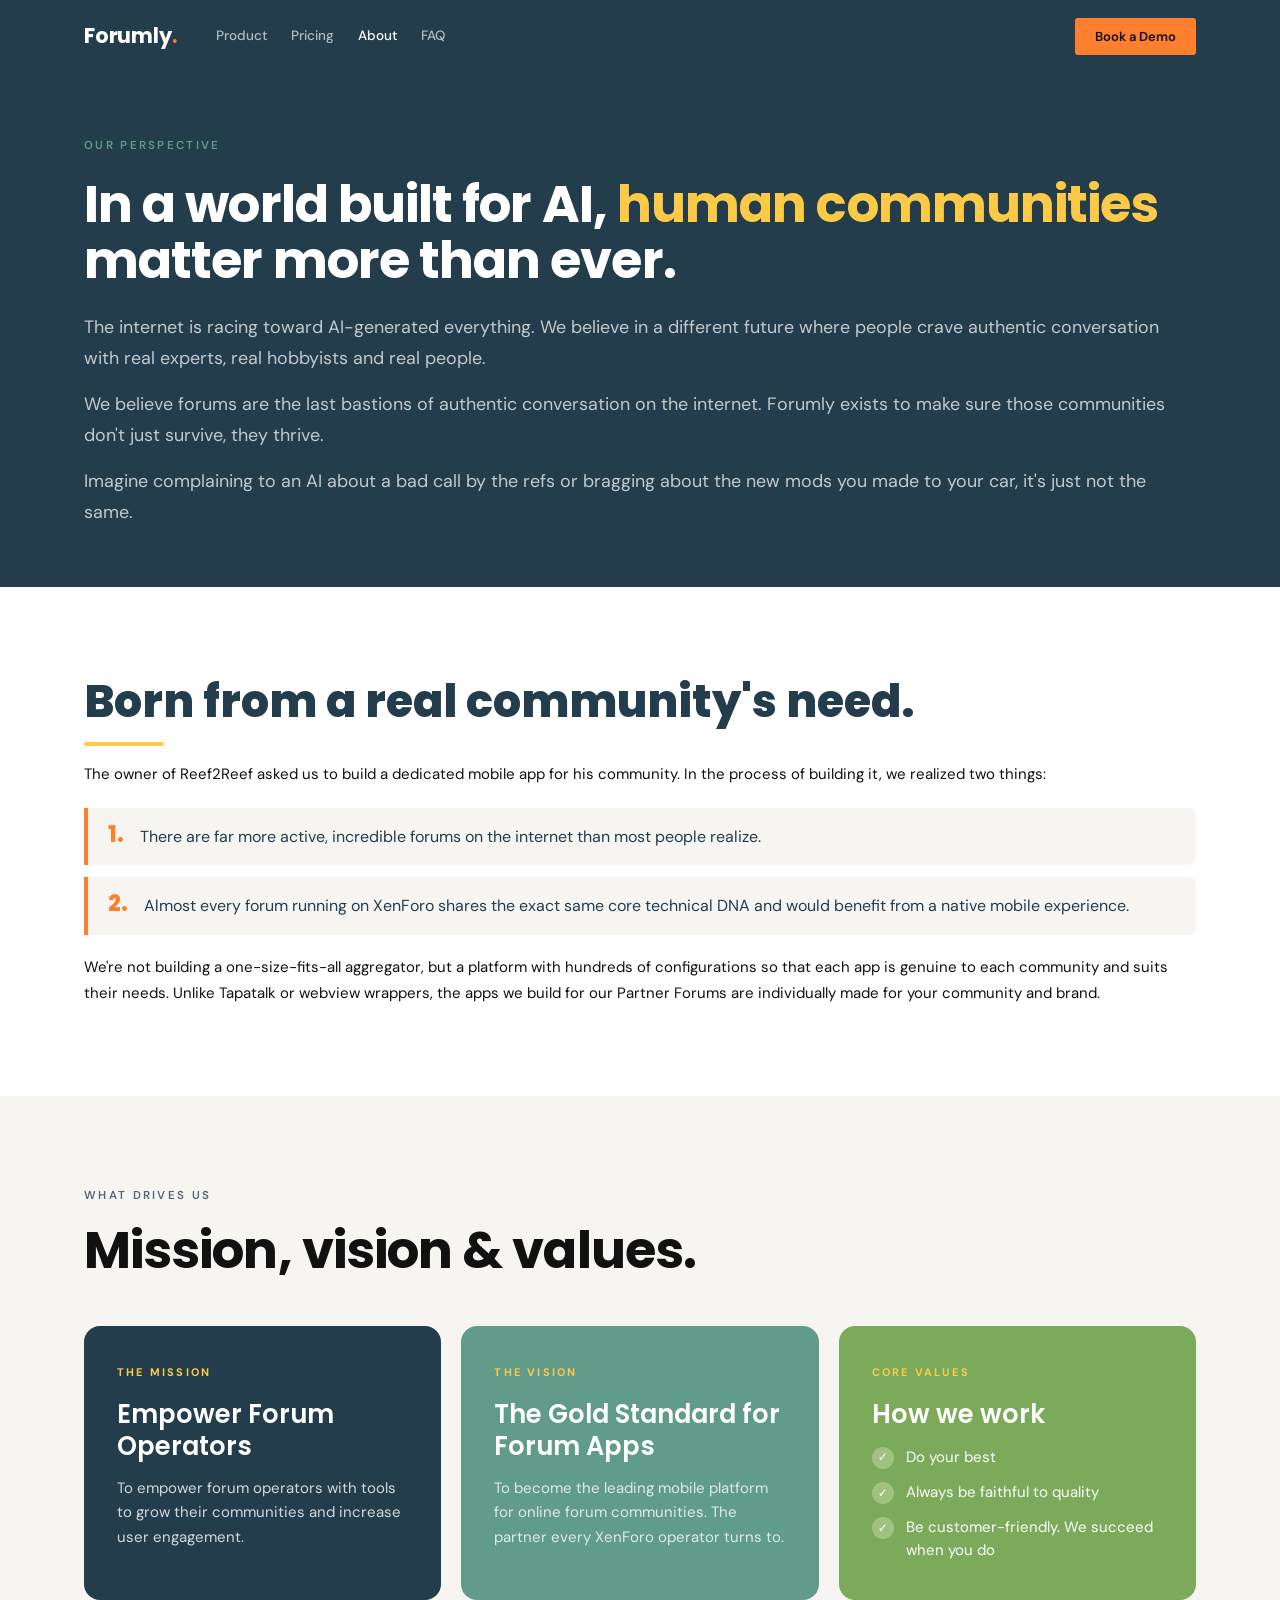
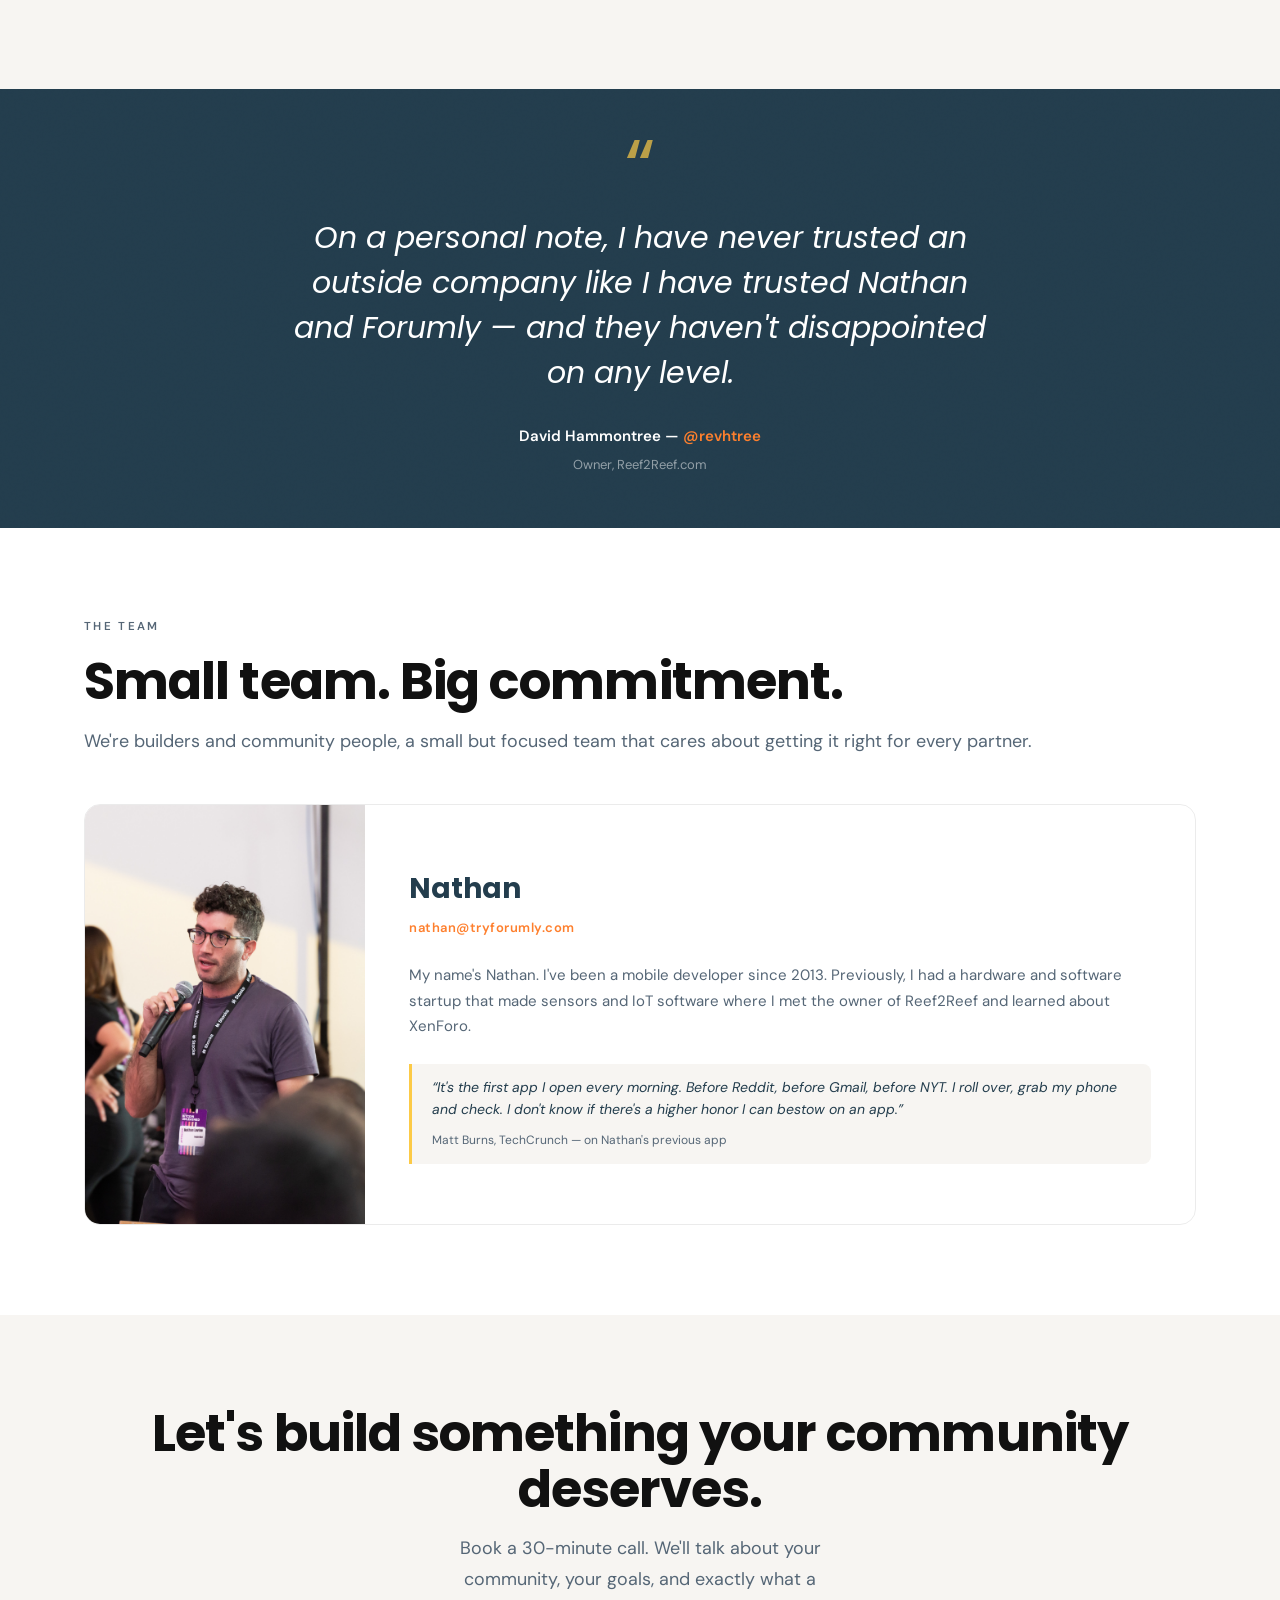
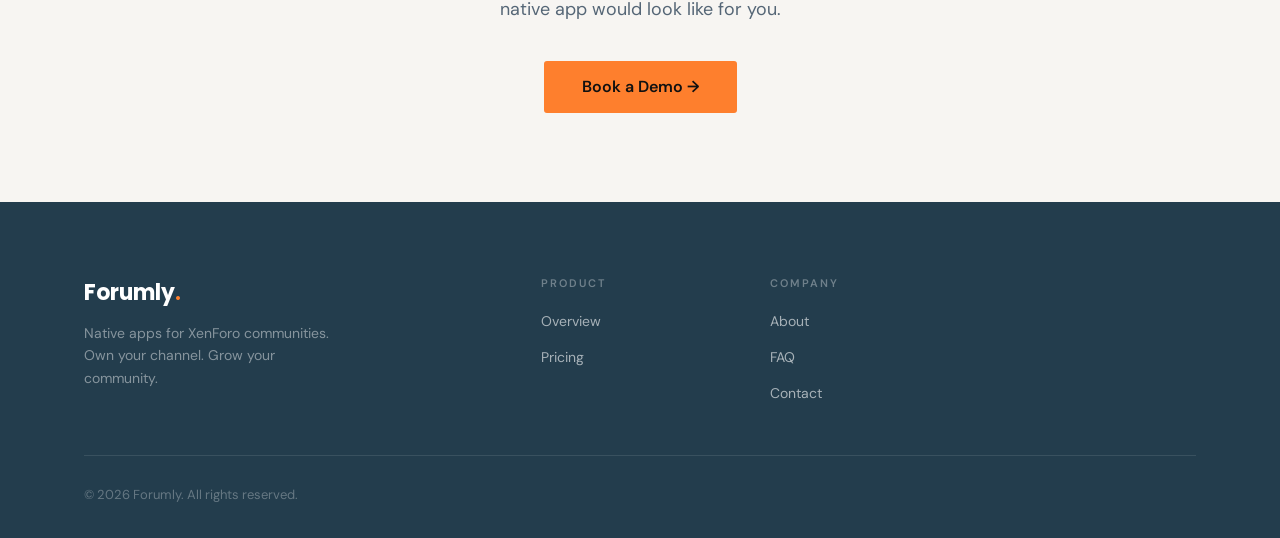
==== commit c5696217: "copy changes" ====
--- a/about.html
+++ b/about.html
@@ -20,6 +20,14 @@
 <link href="https://assets.calendly.com/assets/external/widget.css" rel="stylesheet">
 <link rel="stylesheet" href="css/forumly.css">
 <link rel="stylesheet" href="css/about.css">
+<!-- Google tag (gtag.js) -->
+<script async src="https://www.googletagmanager.com/gtag/js?id=G-4CVNY8J479"></script>
+<script>
+  window.dataLayer = window.dataLayer || [];
+  function gtag(){dataLayer.push(arguments);}
+  gtag('js', new Date());
+  gtag('config', 'G-4CVNY8J479');
+</script>
 </head>
 <body>
 
@@ -31,8 +39,8 @@
     <div class="about-hero-inner reveal">
       <span class="eyebrow">Our perspective</span>
       <h1 class="heading-1" style="margin-top:20px;color:var(--white);">In a world built for AI, <span style="color:#fcca46;">human communities</span> matter more than ever.</h1>
-      <p class="lead lead--white" style="margin-top:24px;">The internet is racing toward AI-generated everything. We believe in a different future where people crave authentic conversation with real experts, real hobbyists and real people who share their obsessions.</p>
-      <p class="lead lead--white" style="margin-top:16px;">We believe forums are the last bastions of real authentic conversation on the internet and Forumly exists to make sure those communities don't just survive, they thrive.</p>
+      <p class="lead lead--white" style="margin-top:24px;">The internet is racing toward AI-generated everything. We believe in a different future where people crave authentic conversation with real experts, real hobbyists and real people.</p>
+      <p class="lead lead--white" style="margin-top:16px;">We believe forums are the last bastions of  authentic conversation on the internet. Forumly exists to make sure those communities don't just survive, they thrive.</p>
       <p class="lead lead--white" style="margin-top:16px;">Imagine complaining to an AI about a bad call by the refs or bragging about the new mods you made to your car, it's just not the same.</p>
     </div>
   </div>
@@ -62,7 +70,7 @@
           </div>
         </div>
         <p>
-          We're not building a one-size-fits-all aggregator, but a platform with hundreds of configurations so that each app is genuine to each community and suits their needs. Unlike Tapatalk or webview wrappers, the apps we build for our Partner Forums are individually made. Your community and brand, we just build it.
+          We're not building a one-size-fits-all aggregator, but a platform with hundreds of configurations so that each app is genuine to each community and suits their needs. Unlike Tapatalk or webview wrappers, the apps we build for our Partner Forums are individually made for your community and brand.
         </p>
       </div>
     </div>
